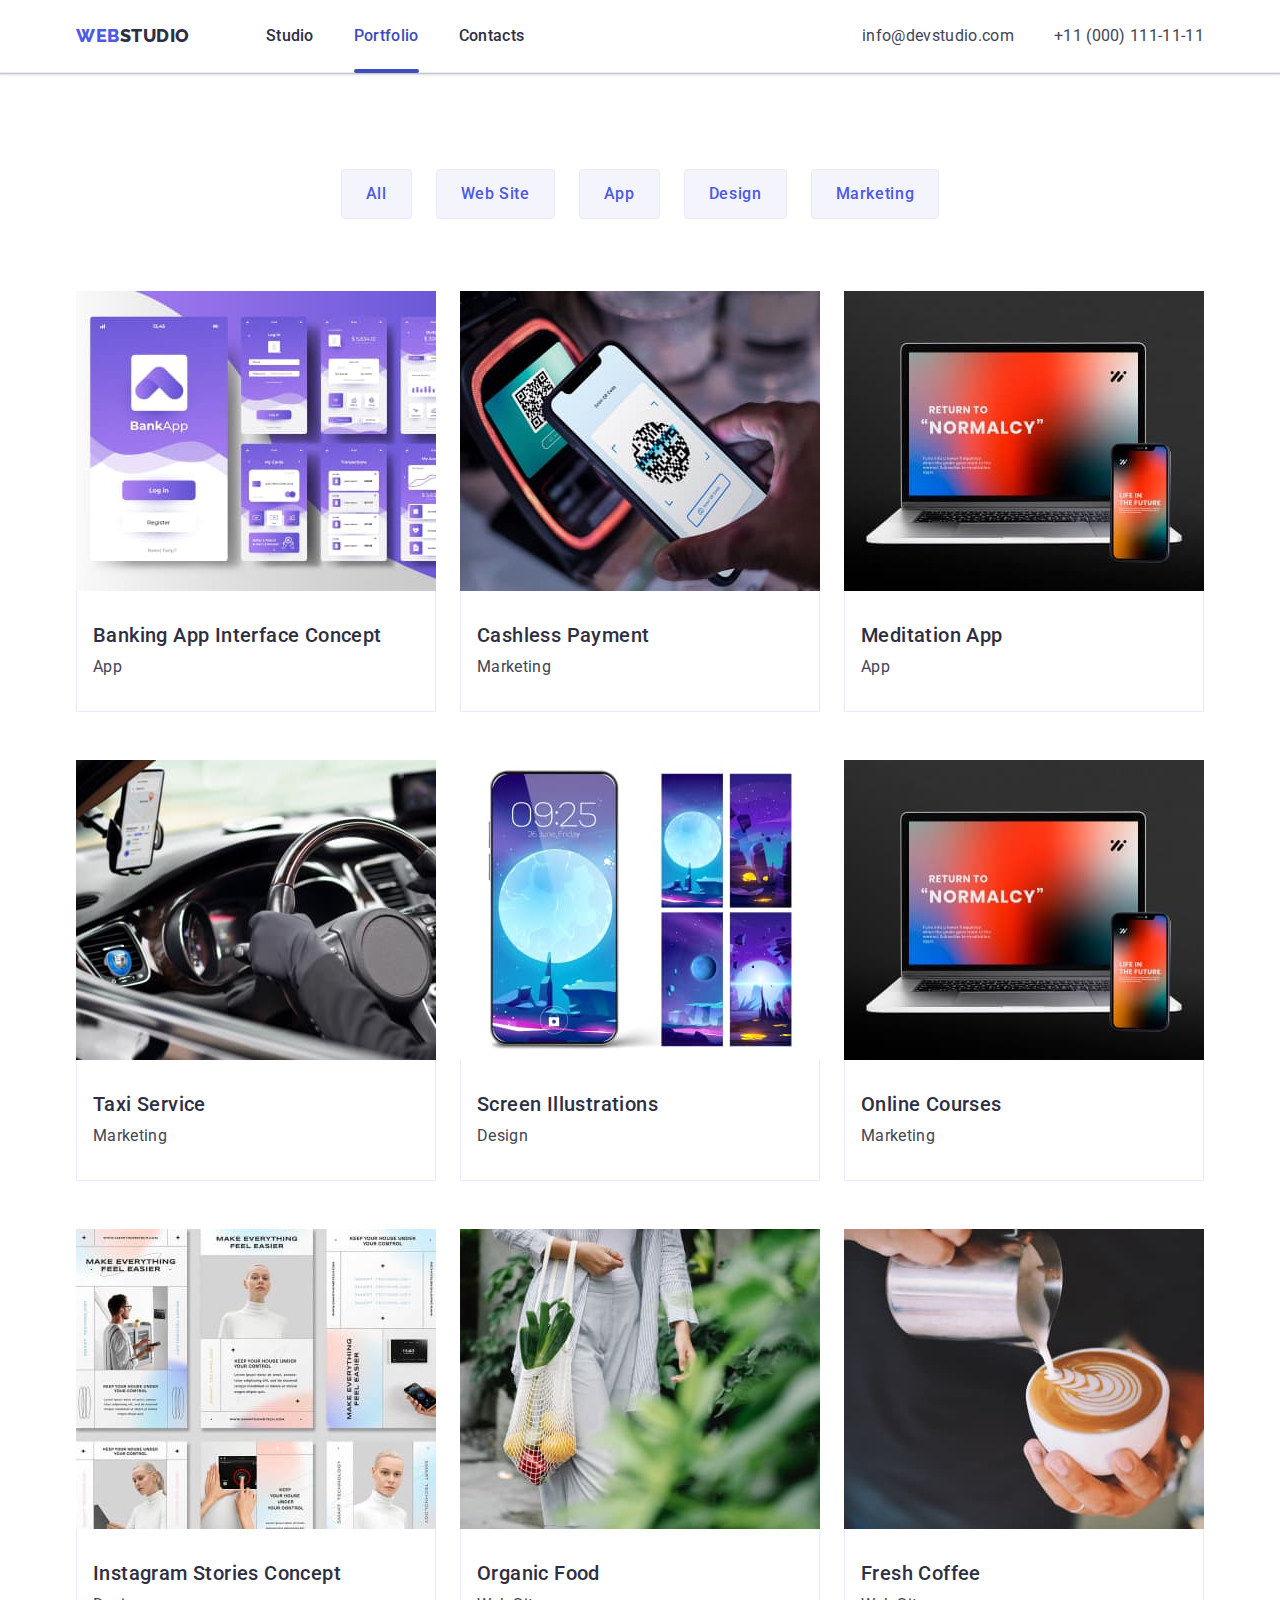
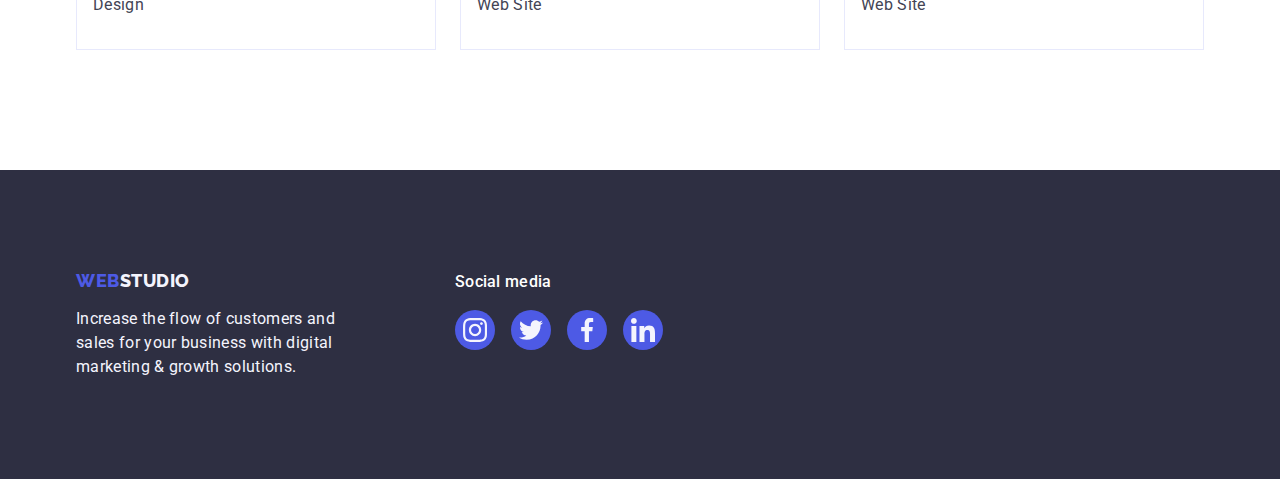
==== portfolio.html @ db85538d "Initial commit" ====
<!DOCTYPE html>
<html lang="en">
  <head>
    <meta charset="UTF-8" />
    <meta http-equiv="X-UA-Compatible" content="IE=edge" />
    <meta name="viewport" content="width=device-width, initial-scale=1.0" />
    <title>Document</title>
    <link rel="preconnect" href="https://fonts.googleapis.com" />
    <link rel="preconnect" href="https://fonts.gstatic.com" crossorigin />
    <link
      href="https://fonts.googleapis.com/css2?family=Raleway:wght@800&family=Roboto:wght@400;500;700;900&display=swap"
      rel="stylesheet"
    />
    <link
      rel="stylesheet"
      href="https://cdnjs.cloudflare.com/ajax/libs/modern-normalize/1.1.0/modern-normalize.min.css"
    />
    <link rel="stylesheet" href="./css/styles.css" />
  </head>

  <body>
    <!-- header -->
    <header class="page-header">
      <div class="container page-header-container">
        <nav class="page-nav">
          <a class="logo-header logo link" href="./index.html"
            >Web<span class="log">Studio</span>
          </a>

          <ul class="menu list">
            <li class="menu-item">
              <a class="menu-link link" href="./index.html">Studio</a>
            </li>
            <li class="menu-item">
              <a class="menu-link link current" href="./portfolio.html">Portfolio</a>
            </li>
            <li class="menu-item">
              <a class="menu-link link" href="">Contacts</a>
            </li>
          </ul>
        </nav>
        <address class="page-adress">
          <ul class="adress-list list">
            <li class="adress-list-item">
              <a class="contact-list link" href="mailto:info@devstudio.com"
                >info@devstudio.com</a
              >
            </li>
            <li class="adress-list-item">
              <a class="contact-list link" href="tel:+110001111111"
                >+11 (000) 111-11-11</a
              >
            </li>
          </ul>
        </address>
      </div>
    </header>

    <main>
      <section class="portfolio">
        <div class="container portfolio-container">
          <!-- Buttons -->
          <h1 class="portfolio-title visually-hidden">Our portfolio</h1>
          <ul class="portfolio-menu list">
            <li class="portfolio-menu-item">
              <button class="portfolio-menu-open-btn" type="button">All</button>
            </li>
            <li class="portfolio-menu-item">
              <button class="portfolio-menu-open-btn" type="button">
                Web Site
              </button>
            </li>
            <li class="portfolio-menu-item">
              <button class="portfolio-menu-open-btn" type="button">App</button>
            </li>
            <li class="portfolio-menu-item">
              <button class="portfolio-menu-open-btn" type="button">
                Design
              </button>
            </li>
            <li class="portfolio-menu-item">
              <button class="portfolio-menu-open-btn" type="button">
                Marketing
              </button>
            </li>
          </ul>

          <!-- Gallery -->

          <ul class="portfolio-list list">
            <li class="portfolio-list-item">
              <a class="portfolio-list-item-link link" href="">
                <div class="portfolio-list-item-img-wrapper">
                  <img
                  class="portfolio-list-item-img"
                  src="./images/portfolio-items/banking-app.jpg"
                  alt="apps-photo"
                  width="360"
                  height="300"
                />
                <p class="overlay">
                  14 Stylish and User-Friendly App Design Concepts · Task Manager App · Calorie Tracker App · Exotic Fruit Ecommerce App · Cloud Storage App</p>
                </div>
                
                <div class="portfolio-list-item-wrapper">
                  <h2 class="menu-title menu-portfolio">
                    Banking App Interface Concept
                  </h2>
                  <p class="description">App</p>
                </div>
              </a>
            </li>

            <li class="portfolio-list-item">
              <a class="portfolio-list-item-link link" href="">
                <div class="portfolio-list-item-img-wrapper">
                  <img
                  class="portfolio-list-item-img"
                  src="./images/portfolio-items/cashless-payment.jpg"
                  alt="payment-photo"
                  width="360"
                  height="300"
                />
                <p class="overlay">
                  14 Stylish and User-Friendly App Design Concepts · Task Manager App · Calorie Tracker App · Exotic Fruit Ecommerce App · Cloud Storage App</p> 
                </div>
                

                <div class="portfolio-list-item-wrapper">
                  <h2 class="menu-title menu-portfolio">Cashless Payment</h2>
                  <p class="description">Marketing</p>
                </div>
              </a>
            </li>
            <li class="portfolio-list-item">
              <a class="portfolio-list-item-link link" href="">
                <div class="portfolio-list-item-img-wrapper">
                  <img
                  class="portfolio-list-item-img"
                  src="./images/portfolio-items/meditation-app.jpg"
                  alt="apps-photo"
                  width="360"
                  height="300"
                />
                <p class="overlay">
                  14 Stylish and User-Friendly App Design Concepts · Task Manager App · Calorie Tracker App · Exotic Fruit Ecommerce App · Cloud Storage App</p> 
                </div>
               
                <div class="portfolio-list-item-wrapper">
                  <h2 class="menu-title menu-portfolio">Meditation App</h2>
                  <p class="description">App</p>
                </div>
              </a>
            </li>
            <li class="portfolio-list-item">
              <a class="portfolio-list-item-link link" href="">
                <div class="portfolio-list-item-img-wrapper">
                  <img
                  class="portfolio-list-item-img"
                  src="./images/portfolio-items/taxi-service.jpg"
                  alt="taxi-photo"
                  width="360"
                  height="300"
                />
                <p class="overlay">
                  14 Stylish and User-Friendly App Design Concepts · Task Manager App · Calorie Tracker App · Exotic Fruit Ecommerce App · Cloud Storage App</p> 
                </div>
                
                <div class="portfolio-list-item-wrapper">
                  <h2 class="menu-title menu-portfolio">Taxi Service</h2>
                  <p class="description">Marketing</p>
                </div>
              </a>
            </li>
            <li class="portfolio-list-item">
              <a class="portfolio-list-item-link link" href="">
                <div class="portfolio-list-item-img-wrapper">
                  <img
                  class="portfolio-list-item-img"
                  src="./images/portfolio-items/screen-illustrations.jpg"
                  alt="screens-photo"
                  width="360"
                  height="300"
                />
                <p class="overlay">
                  14 Stylish and User-Friendly App Design Concepts · Task Manager App · Calorie Tracker App · Exotic Fruit Ecommerce App · Cloud Storage App</p> 
                </div>

                
                <div class="portfolio-list-item-wrapper">
                  <h2 class="menu-title menu-portfolio">
                    Screen Illustrations
                  </h2>
                  <p class="description">Design</p>
                </div>
              </a>
            </li>
            <li class="portfolio-list-item">
              <a class="portfolio-list-item-link link" href="">
                <div class="portfolio-list-item-img-wrapper">
                  <img
                  class="portfolio-list-item-img"
                  src="./images/portfolio-items/meditation-app.jpg"
                  alt="cources-photo"
                  width="360"
                  height="300"
                />
                <p class="overlay">
                  14 Stylish and User-Friendly App Design Concepts · Task Manager App · Calorie Tracker App · Exotic Fruit Ecommerce App · Cloud Storage App</p> 
                </div>
                
                <div class="portfolio-list-item-wrapper">
                  <h2 class="menu-title menu-portfolio">Online Courses</h2>
                  <p class="description">Marketing</p>
                </div>
              </a>
            </li>
            <li class="portfolio-list-item">
              <a class="portfolio-list-item-link link" href="">
                <div class="portfolio-list-item-img-wrapper">
                  <img
                  class="portfolio-list-item-img"
                  src="./images/portfolio-items/insta-stories.jpg"
                  alt="insta-photo"
                  width="360"
                  height="300"
                />
                <p class="overlay">
                  14 Stylish and User-Friendly App Design Concepts · Task Manager App · Calorie Tracker App · Exotic Fruit Ecommerce App · Cloud Storage App</p> 
                </div>
               
                <div class="portfolio-list-item-wrapper">
                  <h2 class="menu-title menu-portfolio">
                    Instagram Stories Concept
                  </h2>
                  <p class="description">Design</p>
                </div>
              </a>
            </li>
            <li class="portfolio-list-item">
              <a class="portfolio-list-item-link link" href="">
                <div class="portfolio-list-item-img-wrapper">
                  <img
                  class="portfolio-list-item-img"
                  src="./images/portfolio-items/organic-food.jpg"
                  alt="foods-photo"
                  width="360"
                  height="300"
                />
                <p class="overlay">
                  14 Stylish and User-Friendly App Design Concepts · Task Manager App · Calorie Tracker App · Exotic Fruit Ecommerce App · Cloud Storage App</p> 
                </div>
                
                <div class="portfolio-list-item-wrapper">
                  <h2 class="menu-title menu-portfolio">Organic Food</h2>
                  <p class="description">Web Site</p>
                </div>
              </a>
            </li>
            <li class="portfolio-list-item">
              <a class="portfolio-list-item-link link" href="">
                <div class="portfolio-list-item-img-wrapper">
                  <img
                  class="portfolio-list-item-img"
                  src="./images/portfolio-items/fresh-coffee.jpg"
                  alt="coffee-photo"
                  width="360"
                  height="300"
                />
                <p class="overlay">
                  14 Stylish and User-Friendly App Design Concepts · Task Manager App · Calorie Tracker App · Exotic Fruit Ecommerce App · Cloud Storage App</p> 
                </div>
                
                <div class="portfolio-list-item-wrapper">
                  <h2 class="menu-title menu-portfolio">Fresh Coffee</h2>
                  <p class="description">Web Site</p>
                </div>
              </a>
            </li>
          </ul>
        </div>
      </section>
    </main>

    <!-- FOOTER -->
    <footer class="footer">
      <div class="container footer-section">
        <div class="footer-logo-container">
          <a class="logo logo-footer link" href="./index.html"
          >Web<span class="logos">Studio</span>
        </a>

        <p class="footer-text">
          Increase the flow of customers and <br />
          sales for your business with digital <br />
          marketing & growth solutions.
        </p>
        </div>
        
        <div class="social-media">
          <p class="social-media-title">Social media</p>
          <ul class="social-media-list list">
          <li class="social-media-item">
            <a href="" class="social-media-link">
              <svg class="social-media-list-icon" width="24" height="24">
                <use href="./images/icons.svg#icon-instagram">

                </use>
              </svg>
            </a>
          </li>
          <li class="social-media-item">
            <a href="" class="social-media-link">
              <svg class="social-media-list-icon" width="24" height="24">
                <use href="./images/icons.svg#icon-twitter">

                </use>
              </svg>
            </a>
          </li>
          <li class="social-media-item">
            <a href="" class="social-media-link">
              <svg class="social-media-list-icon" width="24" height="24">
                <use href="./images/icons.svg#icon-facebook">

                </use>
              </svg>
            </a>
          </li>
          <li class="social-media-item">
            <a href="" class="social-media-link">
              <svg class="social-media-list-icon" width="24" height="24">
                <use href="./images/icons.svg#icon-linkedin">

                </use>
              </svg>
            </a>
          </li>
          </ul>
        </div>
      </div>
    </footer>
  </body>
</html>
---- css/styles.css ----
:root {
  --main-font-family: "Roboto", sans-serif;
  --accent-color: #404bbf;
  --secondary-text-color: #434455;
  --menu-color: #2e2f42;
  --background-color: #2e2f42;
  --text-color: #434455;
  --btn-background-color: #f4f4fd;
  --background-wrapper:  #ffffff;
  --icon-color: #8e8f99;
  --transition-duration-and-func: 250ms cubic-bezier(0.4, 0, 0.2, 1);
}

h1,
h2,
h3,
h4,
p {
  margin-top: 0;
  margin-bottom: 0;
}
ul,
ol {
  margin-top: 0;
  margin-bottom: 0;
  padding-left: 0;
}
img {
  display: block;
}

.list {
  list-style: none;
}
.link {
  text-decoration: none;
}

button {
  font-family: inherit;
  cursor: pointer;
}

body {
  font-family: var(--main-font-family);
  color: var(--secondary-text-color);
  background-color: var(--background-wrapper);
}
.section {
  padding-top: 120px;
  padding-bottom: 120px;
}

.container {
  width: 1158px;
  margin-left: auto;
  margin-right: auto;
  padding-left: 15px;
  padding-right: 15px;
}
.visually-hidden {
  position: absolute;
  white-space: nowrap;
  width: 1px;
  height: 1px;
  overflow: hidden;
  border: 0;
  padding: 0;
  clip: rect(0 0 0 0);
  clip-path: inset(50%);
  margin: -1px;
}

/* header */
.page-header {
  border-bottom: 1px solid #e7e9fc;
  box-shadow: 0px 2px 1px rgba(46, 47, 66, 0.08), 0px 1px 1px rgba(46, 47, 66, 0.16), 0px 1px 6px rgba(46, 47, 66, 0.08);
}
.page-header-container {
  display: flex;
  align-items: center;
  justify-content: space-between;
}

.page-nav {
  display: flex;
  align-items: center;
}
.menu {
  display: flex;
  align-items: center;
}

.adress-list {
  display: flex;
  align-items: center;
}
.adress-list-item:not(:last-child) {
  margin-right: 40px;
}

.logo-header {
  margin-right: 76px;
  padding-top: 24px;
  padding-bottom: 24px;
}
.menu-item:not(:last-child) {
  margin-right: 40px;
}
.menu-item {
position: relative;
}

.menu-link {
  padding-top: 24px;
  padding-bottom: 24px;
  font-weight: 500;
  font-size: 16px;
  display: block;
  line-height: 1.5;
  letter-spacing: 0.02em;
  color: var(--menu-color);
  transition: color var(--transition-duration-and-func);
}
.current {
  position: relative;
  color: #404bbf; 
}

.current::after {
content: "";
display: inline-block;
position: absolute;
left: 0; 
bottom: -1px; 
height: 4px;
width: 100%;
background-color: #404BBF;
border-radius: 2px;
}

.menu-link:hover,
.menu-link:focus {
  color: var(--accent-color);
}

.logo {
  font-family: "Raleway", sans-serif;
  font-weight: 800;
  font-size: 18px;
  line-height: 1.17;
  letter-spacing: 0.03em;
  text-transform: uppercase;
  color: #4d5ae5;
}
.log {
  color: #2e2f42;
}
.page-adress {
  font-style: normal;
}

.contact-list {
  font-style: normal;
  font-size: 16px;
  line-height: 1.5;
  letter-spacing: 0.02em;
  color: var(--secondary-text-color);

  transition: color var(--transition-duration-and-func);
}

.contact-list:hover,
.contact-list:focus {
  color: var(--accent-color);
}

/* hero */
.hero {
  background-color: var(--background-color);
  padding-top:188px;
  padding-bottom: 188px;
 
}
.background {
  max-width: 1440px;
  margin: 0 auto;
  background-size: cover;
  background-repeat: no-repeat;
  background-position: center;
  background-image: linear-gradient(rgba(46, 47, 66, 0.7), rgba(46, 47, 66, 0.7)), url(../images/people-office.jpg);
}

.main-title {
  margin-left: auto;
  margin-right: auto;
  margin-bottom: 48px;
  max-width: 496px;
  font-weight: 700;
  font-size: 56px;
  line-height: 1.07;
  text-align: center;
  letter-spacing: 0.02em;
  color:  var(--background-wrapper);
}

.modal-open-btn {
  display: block;
  min-width: 169px;
  height: 56px;
  border: none;
  margin-left: auto;
  margin-right: auto;
  font-weight: 500;
  font-size: 16px;
  line-height: 1.5;
  transition: background-color var(--transition-duration-and-func);

  align-items: center;
  letter-spacing: 0.04em;
  background: #4d5ae5;
  box-shadow: 0px 4px 4px rgba(0, 0, 0, 0.15);
  border-radius: 4px;
  color:  var(--background-wrapper);
}

.modal-open-btn:hover,
.modal-open-btn:focus {
  background: var(--accent-color);
}

/* Values */
.title {
  margin-bottom: 72px;
  font-weight: 700;
  font-size: 36px;
  line-height: 1.1;
  text-align: center;
  letter-spacing: 0.02em;
  text-transform: capitalize;
  color: var(--menu-color);
}

.values-icon-container {
  display: flex;
  justify-content: center;
  align-items: center;
  width: 264px;
  height: 112px;
  border-radius: 4px;
  background: #F4F4FD;
  margin-bottom: 8px;
}

.values-menu {
  display: flex;
  gap: 24px;
}
.values-menu-item {
  width: calc((100% - 72px) / 4);
}

/* Services */

.services {
  padding-bottom: 120px;
}
.services-list {
  display: flex;
  flex-wrap: wrap;
  gap: 24px;
}

.menu-title {
  font-weight: 500;
  font-size: 20px;
  line-height: 1.2;
  letter-spacing: 0.02em;
  color: var(--background-color);
  margin-bottom: 8px;
}
.description {
  font-size: 16px;
  line-height: 1.5;
  letter-spacing: 0.02em;
  color: var(--secondary-text-color);
}

/* Employees */
.employees {
  background-color: #f4f4fd;
}
.employees-list {
  display: flex;
  flex-wrap: wrap;
  gap: 24px;
}

.employees-list-item {
  background-color:  var(--background-wrapper);
  box-shadow:  0px 1px 6px rgba(46, 47, 66, 0.08), 0px 1px 1px rgba(46, 47, 66, 0.16), 0px 2px 1px rgba(46, 47, 66, 0.08);
  border-radius: 0px 0px 4px 4px;
}
.employee-name {
  margin-bottom: 8px;
}

.employee-desc {
  text-align: center;
  margin-bottom: 8px;
}

.employees-list-wrapper {
  padding: 32px 0;
  text-align: center;
  background: var(--background-wrapper);
  
}
.social-list {
  display: flex;
  justify-content: center;
  gap: 24px;
}

.social-list-link {
  display: flex;
  justify-content: center;
  align-items: center;
  width: 40px;
  height: 40px;
  border-radius: 50%;
  background-color: #4D5AE5;
  transition: background-color var(--transition-duration-and-func);
}

.social-list-link:hover,
.social-list-link:focus {
  background-color:  #404BBF;
}

.social-list-link:hover .social-list-icon,
.social-list-link:focus .social-list-icon {
  fill: #F4F4FD;
}
.social-list-icon {
  fill: #F4F4FD;
}

/* Customers */
.customers-list {
  display: flex;
  justify-content:space-between;
  gap: 24px;
}
.customers-list-item {
  widtx: calc((100%-120px) / 6);
}

.customers-list-link {
  display: flex;
  justify-content: center;
  align-items: center;
  width: 168px;
  height: 88px;
  border: 1px solid #8E8F99;
  border-radius: 4px;
  color: var(--icon-color);

  transition: border-color var(--transition-duration-and-func), 
  color var(--transition-duration-and-func);

}
.customer-list-icon{
  fill: currentColor;
}

.customers-list-link:hover,
.customers-list-link:focus {
  border: 1px solid #404BBF;
  color: #404bbf;
}


/* footer */
.footer {
  background-color: var(--background-color);
  padding-top: 100px;
  padding-bottom: 100px;
}
.footer-section {
  display: flex;
  align-items: baseline;
}

.footer-logo-container {
  margin-right: 120px;
}

.logos {
  font-family: "Raleway";
  font-weight: 800;
  font-size: 18px;
  line-height: 1.17;
  letter-spacing: 0.03em;
  text-transform: uppercase;
  color: #f4f4fd;
}


.logo-footer {
  display: inline-block; 
  margin-bottom: 16px;
}
.footer-text {
  font-style: normal;
  font-size: 16px;
  line-height: 1.5;
  letter-spacing: 0.02em;
  color: #f4f4fd;
}
.social-media-title {
font-style: normal;
font-weight: 500;
font-size: 16px;
line-height: 1.5 ;
letter-spacing: 0.02em;
margin-bottom: 16px;
color: var(--background-wrapper);
}

.social-media-list {
display: flex;
gap: 16px;
}

.social-media-link {
display: flex;
justify-content: center;
align-items: center;
width: 40px;
height: 40px;
border-radius: 50%;
background-color: #4D5AE5;

transition: background-color var(--transition-duration-and-func);
}
.social-media-list-icon {
  fill: #F4F4FD;
}

.social-media-link:hover,
.social-media-link:focus {
  background-color:#31D0AA;;
}

/* Portfolio */

.portfolio {
  padding-top: 96px;
  padding-bottom: 120px;
}
.portfolio-menu {
  display: flex;
  flex-wrap: wrap;
  justify-content: center;
  gap: 24px;
  margin-bottom: 72px;
}
.menu-portfolio {
  margin-bottom: 8px;
}

.portfolio-list {
  display: flex;
  flex-wrap: wrap;
  gap: 24px;
  row-gap: 48px;
}

.portfolio-list-item {
  widtx: calc((100%-48px) / 3);
}

.portfolio-list-item-link {
  display: block; 
  transition: box-shadow var(--transition-duration-and-func);



}

.portfolio-list-item-link:hover,
.portfolio-list-item-link:focus {
box-shadow: 0px 1px 6px rgba(46, 47, 66, 0.08), 0px 1px 1px rgba(46, 47, 66, 0.16), 0px 2px 1px rgba(46, 47, 66, 0.08);
}

.portfolio-list-item-link:hover .overlay,
.portfolio-list-item-link:focus .overlay {
  transform: translateY(0%);
}



.portfolio-list-item-img-wrapper {
  position: relative;
  overflow: hidden;
}
.overlay {
position: absolute;
top: 0;
left: 0;
width: 100%;
height: 100%;
padding: 40px 32px; 
background: #4D5AE5;
font-style: normal;
font-weight: 400;
font-size: 16px;
line-height: 24px;
letter-spacing: 0.02em;
color: #F4F4FD;
overflow: auto;
transform: translate(0px, 100%);

transition: transform var(--transition-duration-and-func);
}
.portfolio-list-item-wrapper {
  padding: 32px 16px;
  border: 1px solid #e7e9fc;
  border-top: none;
}

.portfolio-menu-open-btn {
  padding: 12px 24px;
  font-weight: 500;
  font-size: 16px;
  line-height: 1.5;
  letter-spacing: 0.04em;
  color: #4d5ae5;
  background-color: var(--btn-background-color);
  border: 1px solid #e7e9fc;
  border-radius: 4px;
 
  transition: background-color var(--transition-duration-and-func),
   color var(--transition-duration-and-func),
   border-color var(--transition-duration-and-func),
   box-shadow var(--transition-duration-and-func);
}
.portfolio-menu-open-btn:hover,
.portfolio-menu-open-btn:focus {
  color: #ffffff;
  background-color: var(--accent-color);
  border: 1px solid transparent;
  box-shadow: 0px 3px 1px rgba(0, 0, 0, 0.1), 0px 2px 1px rgba(0, 0, 0, 0.08), 0px 2px 2px rgba(0, 0, 0, 0.12);
}



.backdrop {
  position: fixed;
  top: 0;
  left: 0;
  width: 100%;
  height: 100%;
  background-color: rgba(46, 47, 66, 0.4);
  transition: opacity var(--transition-duration-and-func), visibility var(--transition-duration-and-func); 
}

.modal {
  position: absolute;
  top: 50%;
  left: 50%;
  transform: translate(-50%, -50%);
  width: 408px;
  min-height: 576px;
  background-color: #FCFCFC;
  box-shadow: 0px 1px 1px rgba(0, 0, 0, 0.14), 0px 1px 3px rgba(0, 0, 0, 0.12), 0px 2px 1px rgba(0, 0, 0, 0.2);
  border-radius: 4px;
  transition: transform var(--transition-duration-and-func);
}


.modal-close-icon {
  fill: #2E2F42;
  transition: fill var(--transition-duration-and-func);
}

.modal-close-btn:hover .modal-close-icon,
.modal-close-btn:focus .modal-close-icon {
  fill:  #FFFFFF;;
}

.modal-close-btn {
  position: absolute;
  top: 24px;
  right: 24px;
display: flex;
align-items: center;
justify-content: center;
background-color: #E7E9FC;
border: 1px solid rgba(0, 0, 0, 0.1);
border-radius: 50%;
width: 24px;
height: 24px;
padding: 0; 

transition: background-color var(--transition-duration-and-func),
 border var(--transition-duration-and-func); 
}

.modal-close-btn:hover,
.modal-close-btn:focus {
  background: #404BBF;
  border: none;
}

.is-hidden {
  opacity: 0; 
  visibility: hidden; 
  pointer-events: none;


}
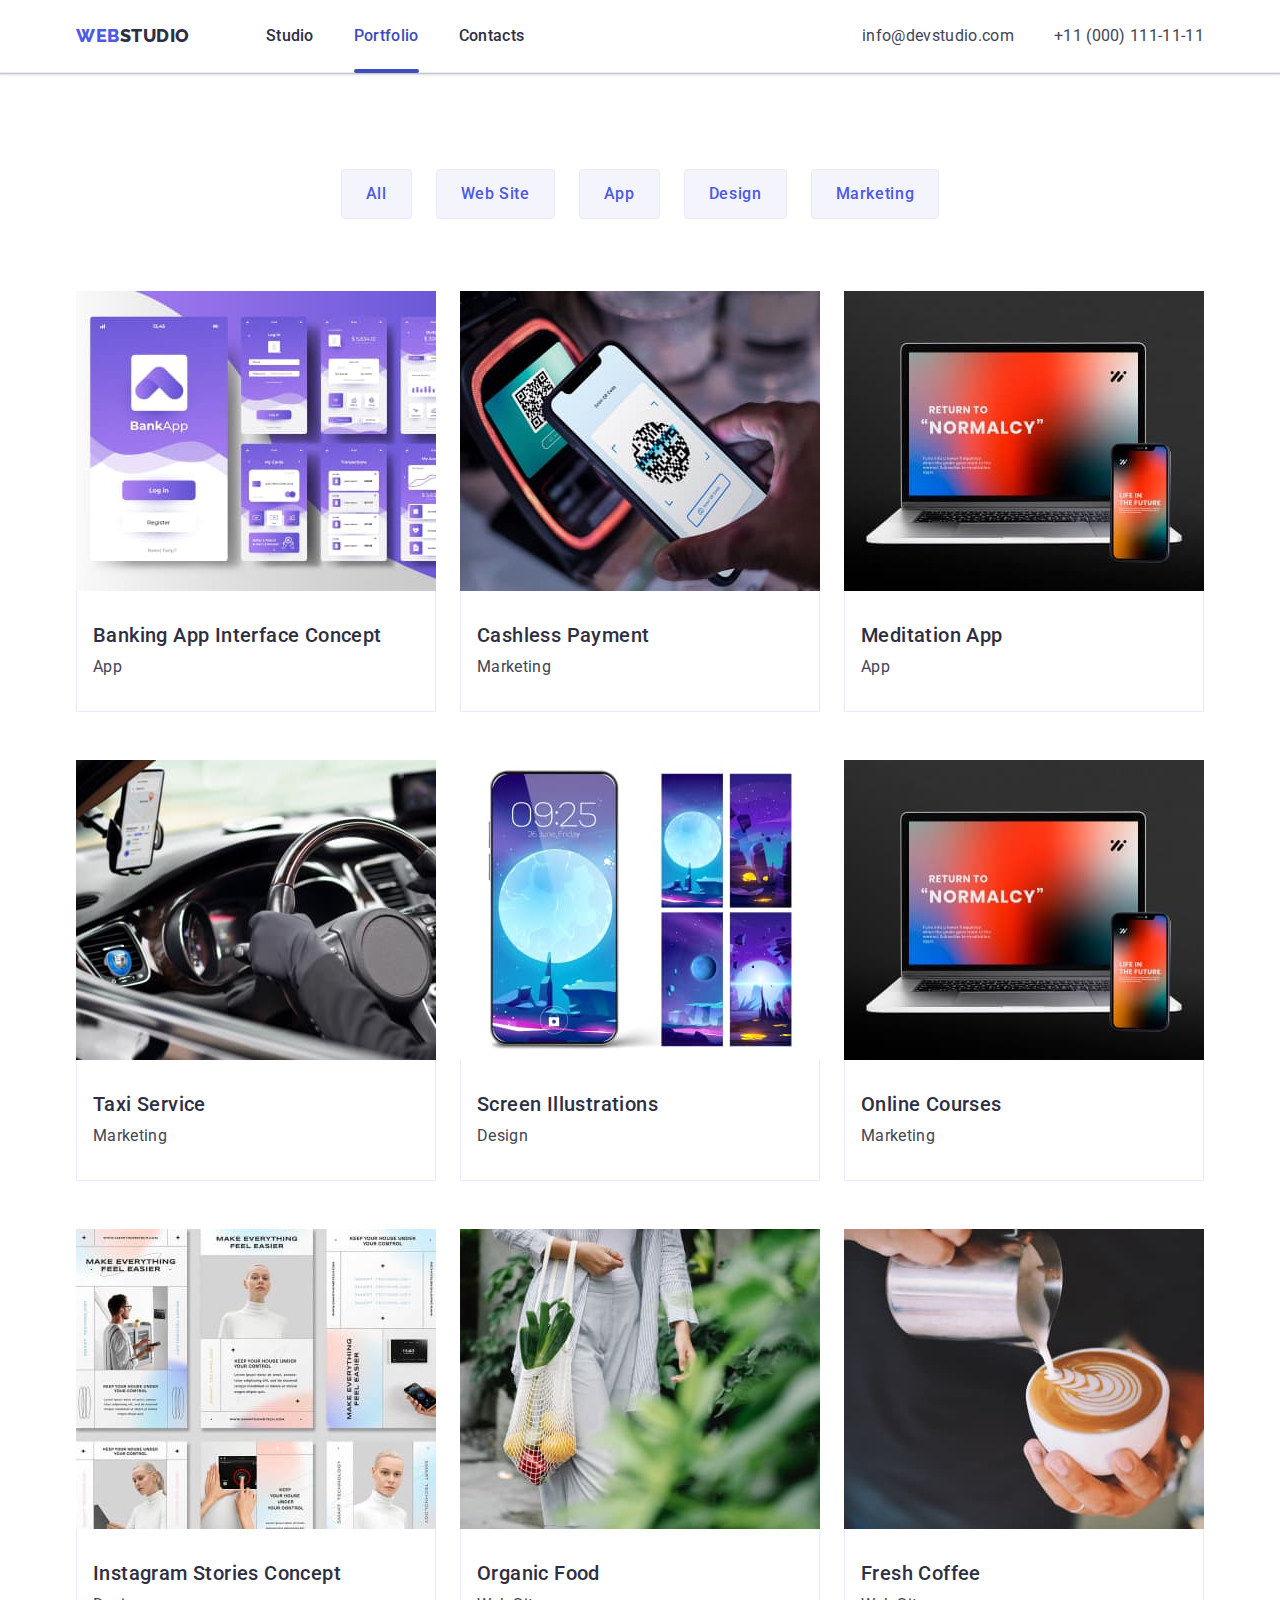
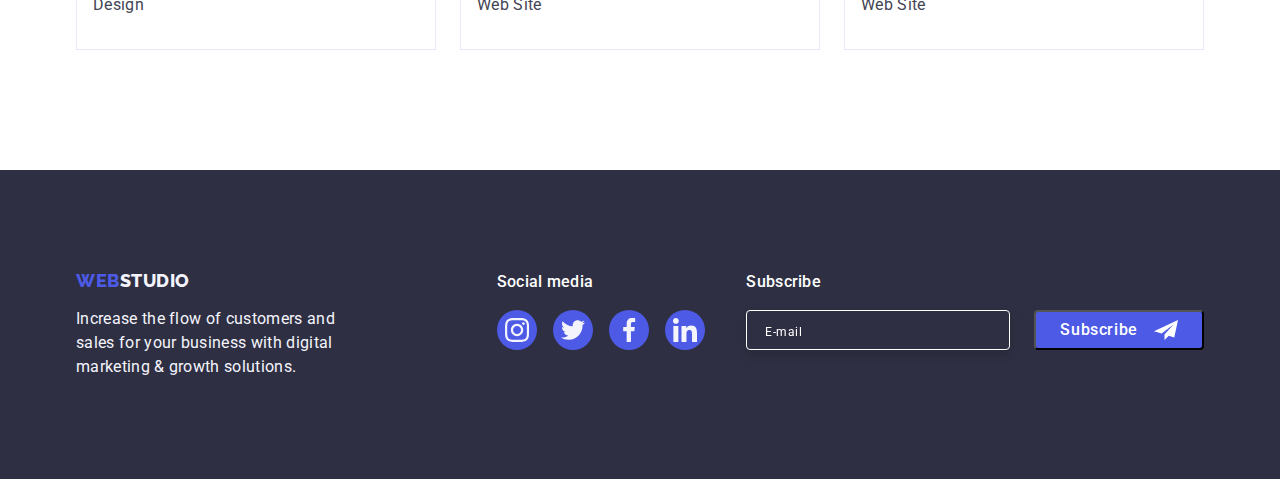
==== commit 613228f8: "updated" ====
--- a/portfolio.html
+++ b/portfolio.html
@@ -338,6 +338,24 @@
           </li>
           </ul>
         </div>
+        
+        <form  class="footer-form">
+          <p class="footer-form-title">Subscribe</p>
+          <span class="footer-form-wrapper">
+            <input type="email" 
+            name="user_email" 
+            class="footer-form-input"
+            required
+            placeholder="E-mail">
+            <button type="submit" class="footer-form-submit">Subscribe
+              <svg class="footer-form-btn-icon" width="24" height="24">
+                <use href="./images/icons.svg#icon-footer-form-btn">
+                </use>
+              </svg>
+            </button>
+          </span>
+      
+        </form>
       </div>
     </footer>
   </body>
--- a/css/styles.css
+++ b/css/styles.css
@@ -390,6 +390,7 @@
 .footer-section {
   display: flex;
   align-items: baseline;
+  justify-content: space-between;
 }
 
 .footer-logo-container {
@@ -452,6 +453,83 @@
 .social-media-link:focus {
   background-color:#31D0AA;;
 }
+
+/* FOOTER_FORM */
+
+.footer-form {
+ 
+}
+
+.footer-form-wrapper {
+  display: flex;
+  gap: 24px;
+
+}
+
+.footer-form-title {
+  padding-left: 0;
+  margin-bottom: 16px;
+  font-weight: 500;
+  font-size: 16px;
+  line-height: 24px;
+  letter-spacing: 0.02em;
+  color: #FFFFFF;
+}
+
+.footer-form-input {
+  width: 264px;
+  height: 40px;
+  border: 1px solid #FFFFFF;
+filter: drop-shadow(0px 4px 4px rgba(0, 0, 0, 0.15));
+border-radius: 4px;
+color: #FFFFFF;
+background-color: #2E2F42;
+
+transition: border-color var(--transition-duration-and-func);
+
+}
+
+.footer-form-input::placeholder {
+font-weight: 400;
+padding-left: 16px;
+font-size: 12px;
+line-height: 24px;
+letter-spacing: 0.04em;
+color: #FFFFFF;
+}
+
+
+
+.footer-form-submit {
+  display: flex;
+  justify-content: center;
+  align-items: center;
+  gap: 16px;
+ min-width: 165px; 
+ height: 40px;
+ padding: 8px 24px;
+ background: #4D5AE5;
+ border-radius: 4px;
+font-weight: 500;
+font-size: 16px;
+line-height: 24px;
+letter-spacing: 0.04em;
+color: #FFFFFF;
+
+transition: background-color var(--transition-duration-and-func);
+}
+
+.footer-form-submit:hover,
+.footer-form-submit:focus {
+  background-color: var(--accent-color);
+}
+
+.footer-form-btn-icon {
+ 
+  fill: #FFFFFF;
+}
+
+
 
 /* Portfolio */
 
@@ -554,7 +632,7 @@
   box-shadow: 0px 3px 1px rgba(0, 0, 0, 0.1), 0px 2px 1px rgba(0, 0, 0, 0.08), 0px 2px 2px rgba(0, 0, 0, 0.12);
 }
 
-
+/* MODAL WINDOW */
 
 .backdrop {
   position: fixed;
@@ -577,6 +655,7 @@
   box-shadow: 0px 1px 1px rgba(0, 0, 0, 0.14), 0px 1px 3px rgba(0, 0, 0, 0.12), 0px 2px 1px rgba(0, 0, 0, 0.2);
   border-radius: 4px;
   transition: transform var(--transition-duration-and-func);
+ padding: 72px 24px 24px 24px;
 }
 
 
@@ -619,5 +698,169 @@
   visibility: hidden; 
   pointer-events: none;
 
-
-}+}
+/* MODAL WINDOW */
+
+/* MODAL FORM */
+
+.modal-form {
+display: flex;
+flex-direction: column;
+
+}
+.modal-form-title {
+  margin-left: auto;
+  margin-right: auto;
+  margin-bottom: 16px;
+font-weight: 500;
+font-size: 16px;
+line-height: 24px;
+letter-spacing: 0.02em;
+color: #2E2F42;
+}
+
+
+.modal-form-input-desc {
+display: block;
+font-weight: 400;
+font-size: 12px;
+line-height: 14px;
+letter-spacing: 0.04em;
+color: #8E8F99;
+margin-bottom: 4px;
+}
+
+.modal-form-field {
+  margin-bottom: 8px;
+}
+
+.modal-form-input-wrapper {
+  display: block;
+  position: relative;
+}
+
+.modal-form-input {
+  width: 100%;
+  height: 40px;
+  border: 1px solid rgba(46, 47, 66, 0.4);
+  border-radius: 4px;
+  padding-left: 38px;
+  color: #000000;
+  transition: border-color var(--transition-duration-and-func);
+}
+
+.modal-form-input:focus {
+outline: none;
+border: 1px solid #4D5AE5;
+}
+
+.modal-form-input-icon {
+  position: absolute;
+  fill: #2E2F42;
+  top:50%;
+  left:12px;
+  transform: translate(0, -50%);
+  transition: fill var(--transition-duration-and-func);
+
+}
+
+.modal-form-input:focus + .modal-form-input-icon {
+  fill: #4D5AE5;;
+}
+
+
+.modal-form-message {
+  resize: none;
+  width: 100%;
+  height: 120px;
+  padding: 8px 16px;
+  border: 1px solid rgba(46, 47, 66, 0.4);
+  border-radius: 4px;
+  transition: border-color var(--transition-duration-and-func);
+}
+
+.modal-form-message::placeholder {
+  color: rgba(46, 47, 66, 0.4);
+}
+
+.modal-form-message:focus {
+  outline: none;
+  border: 1px solid #4D5AE5;
+}
+
+.modal-form-check {
+  appearance: none;
+  position: absolute;
+  
+}
+
+.modal-form-check-desc {
+display: flex;
+align-items: center;
+font-weight: 400;
+font-size: 12px;
+line-height: 14px;
+letter-spacing: 0.04em;
+color: #8E8F99;
+
+}
+
+.checkbox-link {
+  color: #4D5AE5;
+}
+
+.modal-form-check:checked + .modal-form-own-checkbox {
+  background: #404BBF;
+  border: 1px solid #404BBF;
+  
+}
+
+/* input (checkbox) + svg > use */
+.modal-form-check:checked + .modal-form-own-checkbox .modal-form-checkmark-icon {
+  opacity: 1;
+}
+
+
+.modal-form-own-checkbox {
+fill: #F4F4FD;
+border: 1px solid rgba(46, 47, 66, 0.4);
+border-radius: 2px;
+padding-top: 4px 3px;
+cursor: pointer;
+margin-right: 8px;
+}
+
+.modal-form-check:focus + .modal-form-own-checkbox {
+  outline: 2px solid #404BBF;
+}
+
+.modal-form-checkmark-icon {
+  opacity: 0;
+}
+
+.modal-form-submit {
+  display: block;
+  margin-left: auto;
+  margin-right: auto;
+  margin-top: 24px;
+  margin-bottom: 24px;
+  min-width: 169px;
+  padding: 16px 32px;
+  background: #4D5AE5;
+  box-shadow: 0px 4px 4px rgba(0, 0, 0, 0.15);
+  border-radius: 4px;
+  color: #FFFFFF;
+  font-weight: 500;
+  font-size: 16px;
+  line-height: 24px;
+  letter-spacing: 0.04em;
+
+  transition: background-color var(--transition-duration-and-func);
+  
+}
+
+.modal-form-submit:hover,
+.modal-form-submit:focus {
+  background-color: var(--accent-color);
+}
+/* MODAL FORM */
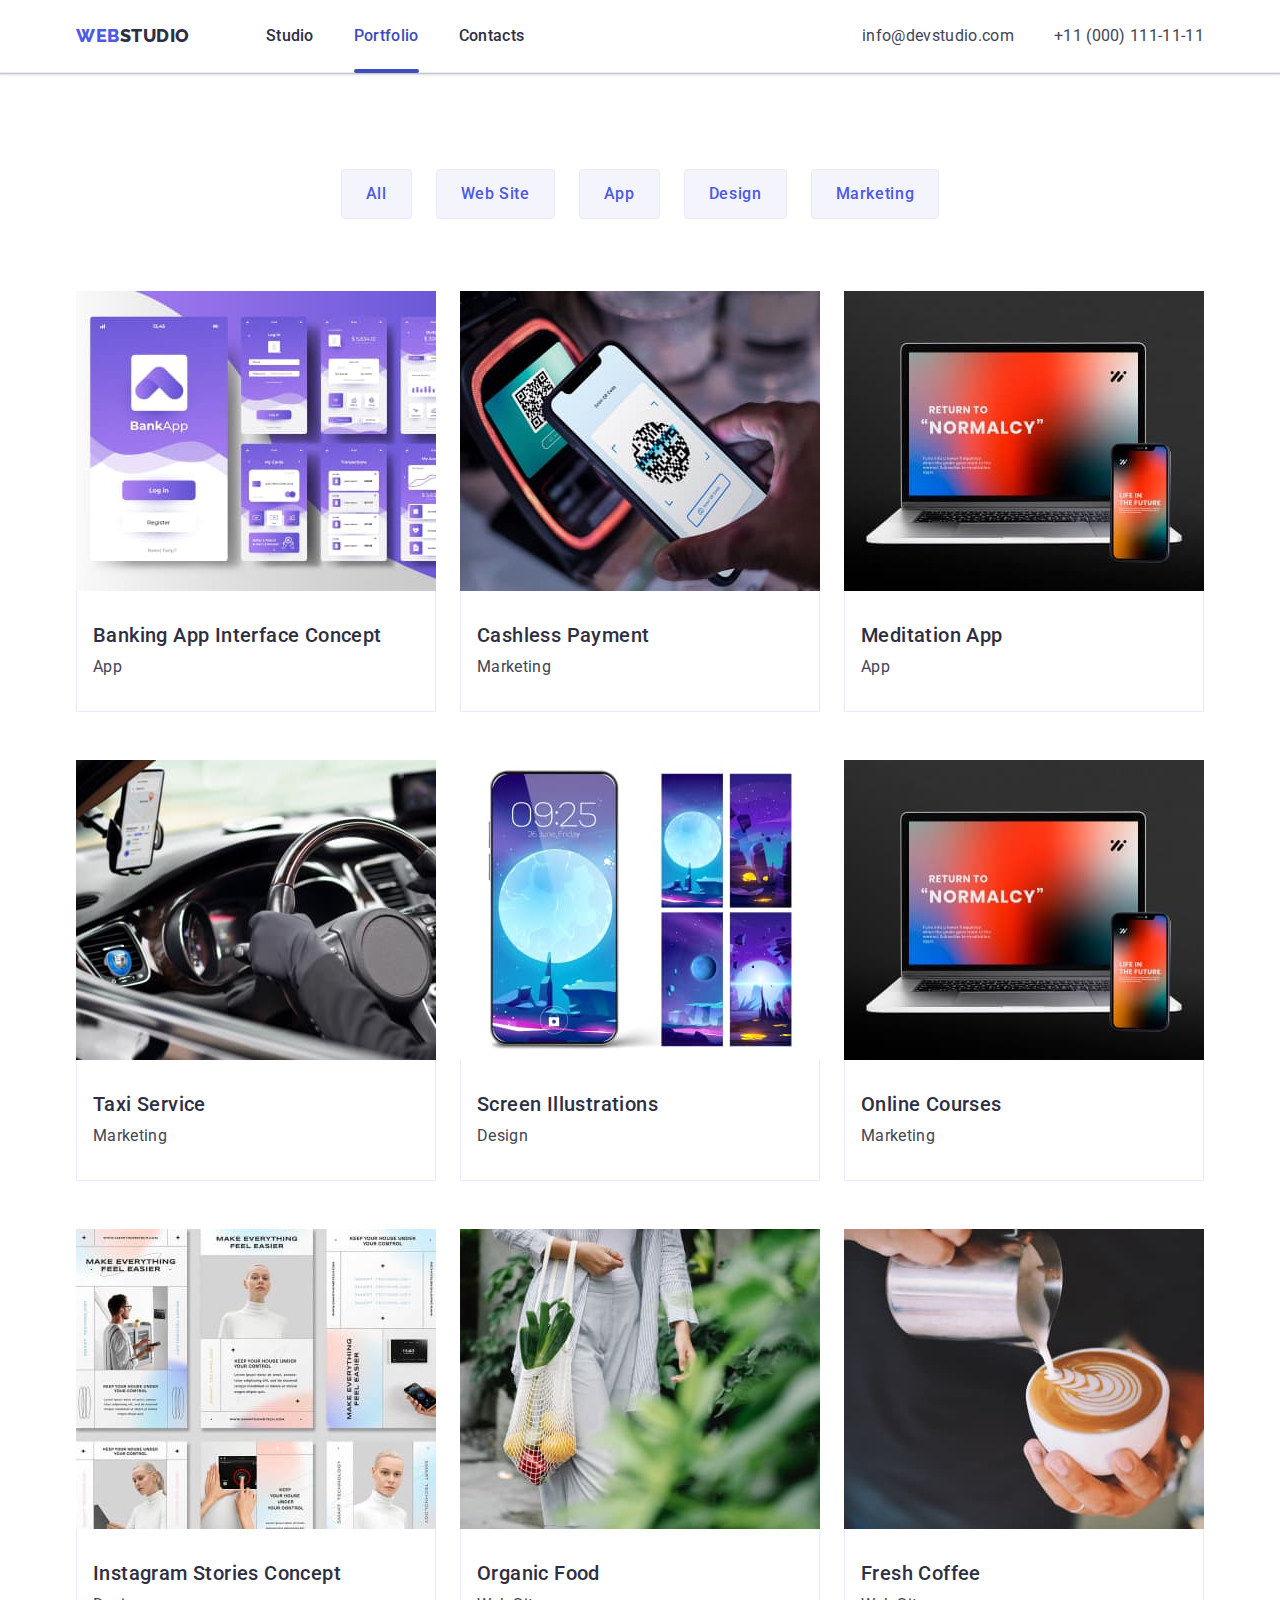
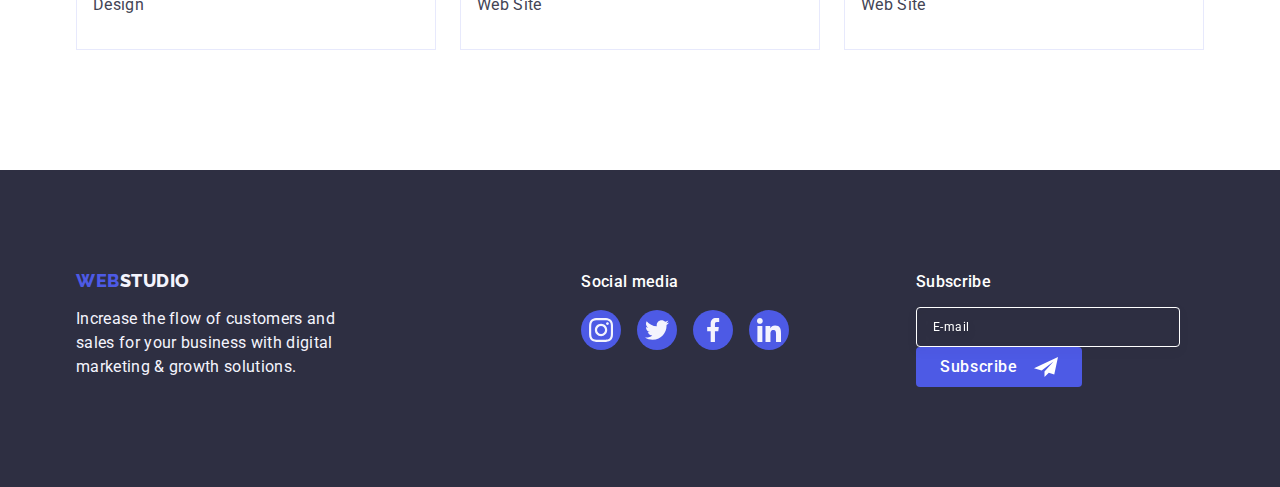
==== commit 4a5c6525: "updated" ====
--- a/portfolio.html
+++ b/portfolio.html
@@ -338,10 +338,11 @@
           </li>
           </ul>
         </div>
-        
+
+        <div class="footer-form-container">
+        <p class="footer-form-title">Subscribe</p>
         <form  class="footer-form">
-          <p class="footer-form-title">Subscribe</p>
-          <span class="footer-form-wrapper">
+          <label class="footer-form-label">
             <input type="email" 
             name="user_email" 
             class="footer-form-input"
@@ -353,9 +354,9 @@
                 </use>
               </svg>
             </button>
-          </span>
-      
+          </label>
         </form>
+       </div>
       </div>
     </footer>
   </body>
--- a/css/styles.css
+++ b/css/styles.css
@@ -457,13 +457,16 @@
 /* FOOTER_FORM */
 
 .footer-form {
- 
+ display: flex;
 }
 
 .footer-form-wrapper {
   display: flex;
   gap: 24px;
 
+}
+.footer-form-label {
+  margin-right: 24px; 
 }
 
 .footer-form-title {
@@ -471,7 +474,7 @@
   margin-bottom: 16px;
   font-weight: 500;
   font-size: 16px;
-  line-height: 24px;
+  line-height: 1,5;
   letter-spacing: 0.02em;
   color: #FFFFFF;
 }
@@ -480,21 +483,17 @@
   width: 264px;
   height: 40px;
   border: 1px solid #FFFFFF;
-filter: drop-shadow(0px 4px 4px rgba(0, 0, 0, 0.15));
-border-radius: 4px;
-color: #FFFFFF;
-background-color: #2E2F42;
-
-transition: border-color var(--transition-duration-and-func);
-
+  background-color: transparent; 
+  font-size: 12px;
+  line-height: 1.5;
+  letter-spacing: 0.04em;
+  padding-left: 16px;
+  filter: drop-shadow(0px 4px 4px rgba(0, 0, 0, 0.15));
+  border-radius: 4px;
+  color: #FFFFFF;
 }
 
 .footer-form-input::placeholder {
-font-weight: 400;
-padding-left: 16px;
-font-size: 12px;
-line-height: 24px;
-letter-spacing: 0.04em;
 color: #FFFFFF;
 }
 
@@ -509,10 +508,11 @@
  height: 40px;
  padding: 8px 24px;
  background: #4D5AE5;
+ border: none; 
  border-radius: 4px;
 font-weight: 500;
 font-size: 16px;
-line-height: 24px;
+line-height: 1,5;
 letter-spacing: 0.04em;
 color: #FFFFFF;
 
@@ -714,25 +714,25 @@
   margin-bottom: 16px;
 font-weight: 500;
 font-size: 16px;
-line-height: 24px;
+line-height: 1,5;
 letter-spacing: 0.02em;
-color: #2E2F42;
-}
-
-
-.modal-form-input-desc {
+color: var( --background-color);
+}
+
+.modal-form-name-wrapper {
+  margin-bottom: 8px;
+}
+
+.modal-form-field {
 display: block;
+margin-bottom: 4px;
 font-weight: 400;
 font-size: 12px;
-line-height: 14px;
+line-height: 1,17;
 letter-spacing: 0.04em;
 color: #8E8F99;
-margin-bottom: 4px;
-}
-
-.modal-form-field {
-  margin-bottom: 8px;
-}
+}
+
 
 .modal-form-input-wrapper {
   display: block;
@@ -744,13 +744,14 @@
   height: 40px;
   border: 1px solid rgba(46, 47, 66, 0.4);
   border-radius: 4px;
+  background-color: transparent;
   padding-left: 38px;
   color: #000000;
+  outline: transparent;
   transition: border-color var(--transition-duration-and-func);
 }
 
 .modal-form-input:focus {
-outline: none;
 border: 1px solid #4D5AE5;
 }
 
@@ -758,7 +759,7 @@
   position: absolute;
   fill: #2E2F42;
   top:50%;
-  left:12px;
+  left:16px;
   transform: translate(0, -50%);
   transition: fill var(--transition-duration-and-func);
 
@@ -768,25 +769,39 @@
   fill: #4D5AE5;;
 }
 
-
-.modal-form-message {
+.modal-form-comment-wrapper {
+  margin-bottom: 16px;
+}
+
+.modal-form-comment {
   resize: none;
   width: 100%;
   height: 120px;
   padding: 8px 16px;
+  font-size: 12px;
+  line-height: 1.17;
+  letter-spacing: 0.04em;
+  color: rgba(46, 47, 66, 0.4);
   border: 1px solid rgba(46, 47, 66, 0.4);
   border-radius: 4px;
+  background-color: transparent; 
+  outline: transparent; 
   transition: border-color var(--transition-duration-and-func);
 }
 
-.modal-form-message::placeholder {
+.modal-form-comment:focus {
+  border-color: 1px solid #4D5AE5;
+}
+
+.modal-form-comment::placeholder {
   color: rgba(46, 47, 66, 0.4);
 }
 
-.modal-form-message:focus {
-  outline: none;
-  border: 1px solid #4D5AE5;
-}
+
+.modal-form-checkbox-cont {
+  margin-bottom: 24px; 
+}
+
 
 .modal-form-check {
   appearance: none;
@@ -795,64 +810,69 @@
 }
 
 .modal-form-check-desc {
-display: flex;
-align-items: center;
 font-weight: 400;
 font-size: 12px;
-line-height: 14px;
+line-height: 1,17;
 letter-spacing: 0.04em;
 color: #8E8F99;
 
 }
 
+
+.modal-form-check:checked.checkbox-icon-wrapper {
+  background: #404BBF;
+  border: none;
+  fill: #ffffff;
+  border-color: #404bbf; 
+
+
+}
+
 .checkbox-link {
-  color: #4D5AE5;
-}
-
-.modal-form-check:checked + .modal-form-own-checkbox {
-  background: #404BBF;
-  border: 1px solid #404BBF;
-  
-}
-
-/* input (checkbox) + svg > use */
-.modal-form-check:checked + .modal-form-own-checkbox .modal-form-checkmark-icon {
-  opacity: 1;
-}
-
-
-.modal-form-own-checkbox {
+  color: #4d5ae5;
+}
+
+.checkbox-icon-wrapper {
+  display: inline-flex;
+  align-items: center;
+  justify-content: center;
+  fill: transparent; 
+  width: 16px;
+  height: 16px; 
+  border: 1px solid #2e2f42;
+  border-radius: 2px; 
+}
+
+/* .modal-form-own-checkbox { */
 fill: #F4F4FD;
 border: 1px solid rgba(46, 47, 66, 0.4);
 border-radius: 2px;
 padding-top: 4px 3px;
 cursor: pointer;
 margin-right: 8px;
-}
-
-.modal-form-check:focus + .modal-form-own-checkbox {
+/* } */
+
+/* .modal-form-check:focus + .modal-form-own-checkbox { */
   outline: 2px solid #404BBF;
-}
-
-.modal-form-checkmark-icon {
+/* } */
+
+ /* .modal-form-checkmark-icon { */
   opacity: 0;
-}
+/* } */
 
 .modal-form-submit {
   display: block;
-  margin-left: auto;
-  margin-right: auto;
-  margin-top: 24px;
-  margin-bottom: 24px;
   min-width: 169px;
+  height: 56px;
   padding: 16px 32px;
   background: #4D5AE5;
   box-shadow: 0px 4px 4px rgba(0, 0, 0, 0.15);
-  border-radius: 4px;
+  border-radius:  4px;
+  border: none;
   color: #FFFFFF;
   font-weight: 500;
   font-size: 16px;
-  line-height: 24px;
+  line-height: 1,5;
   letter-spacing: 0.04em;
 
   transition: background-color var(--transition-duration-and-func);
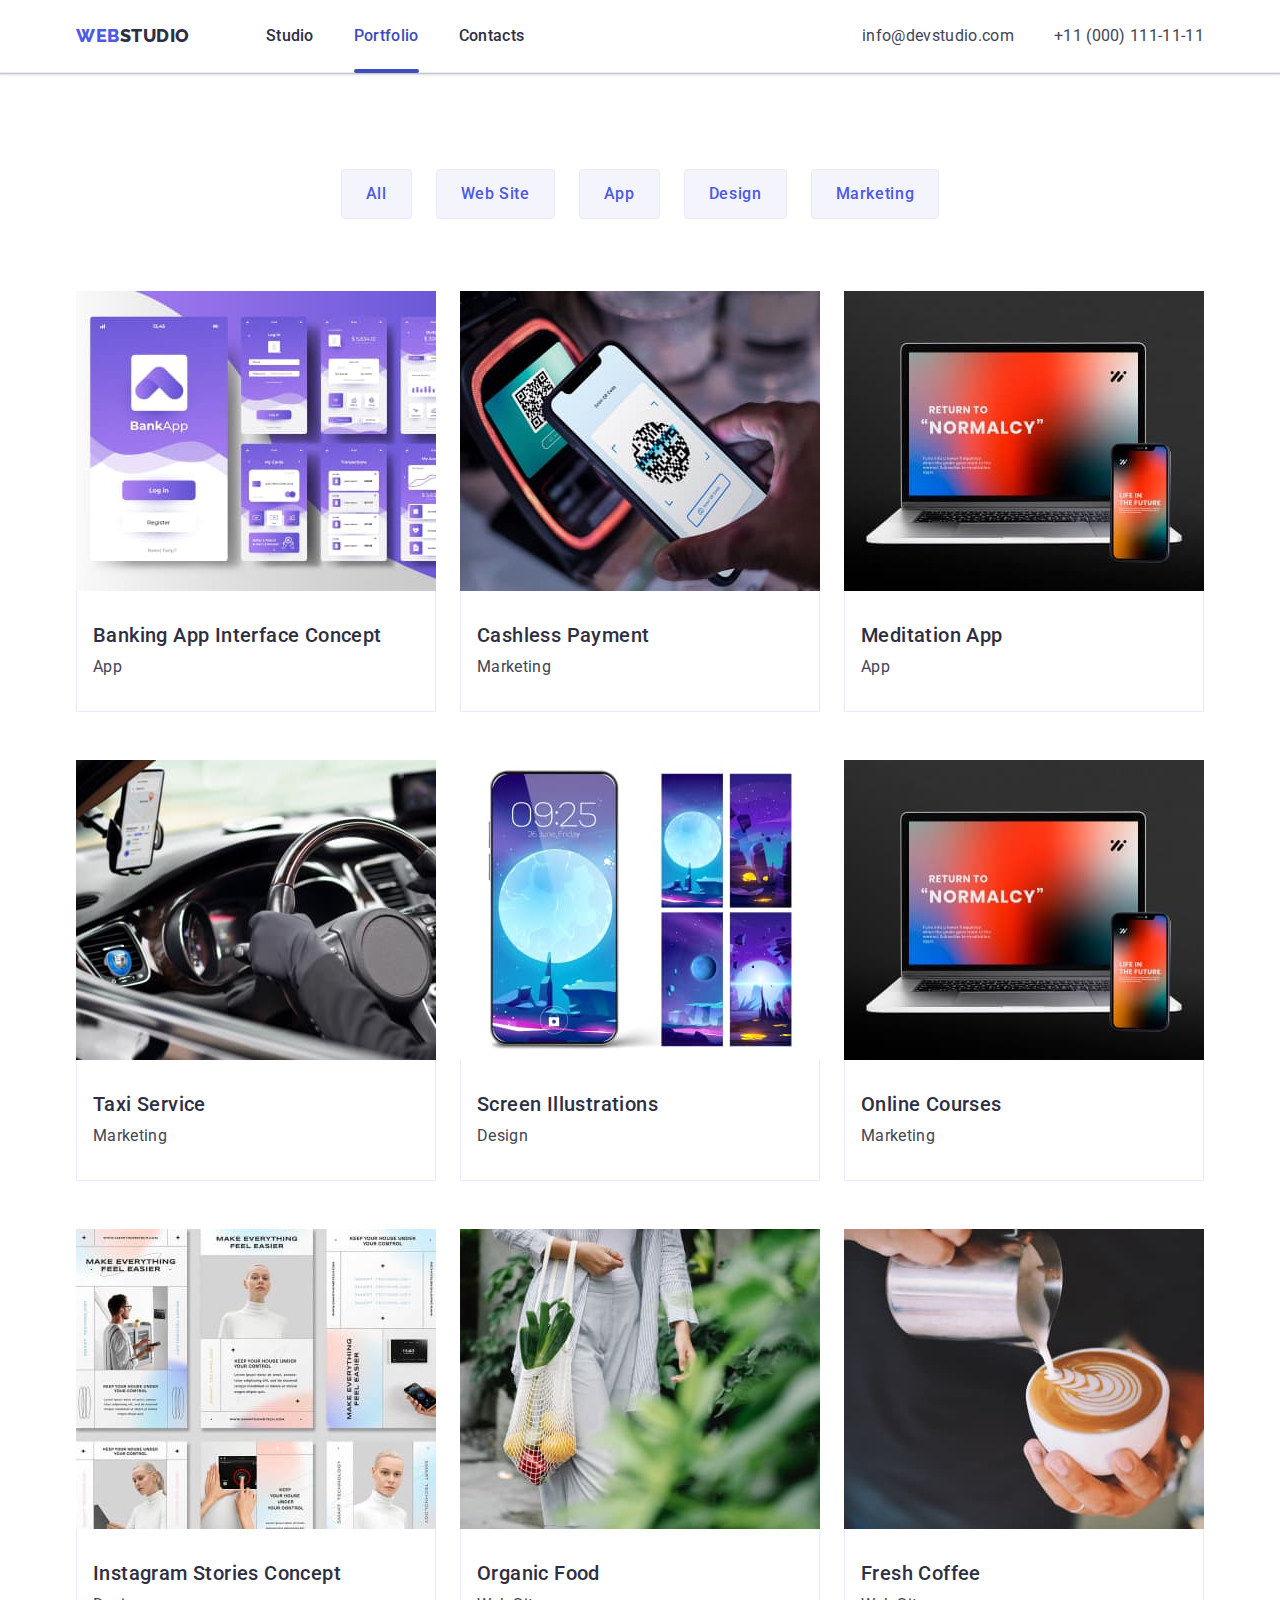
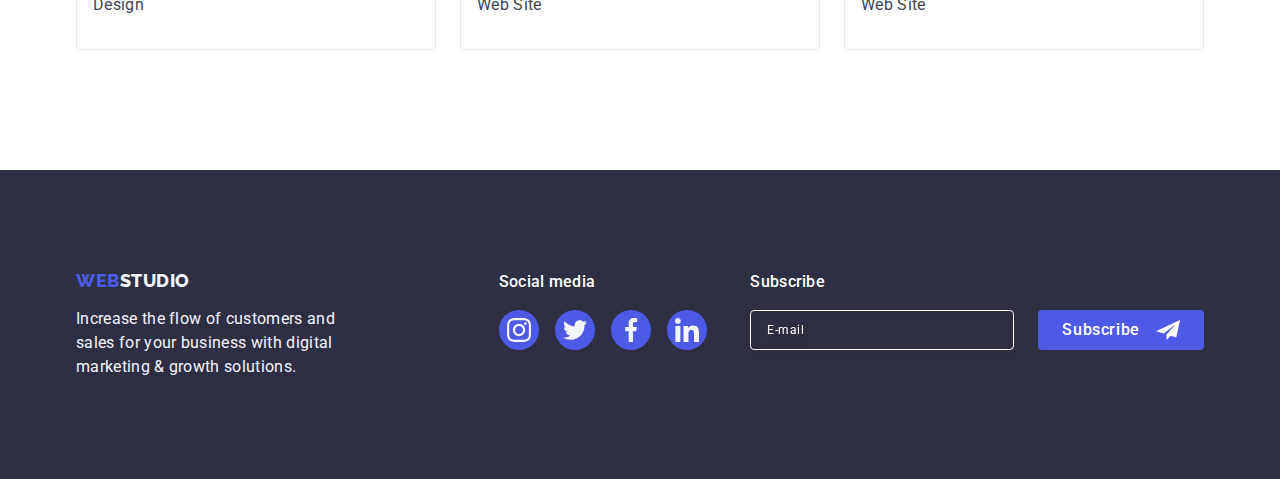
==== commit 2f572b43: "updated" ====
--- a/portfolio.html
+++ b/portfolio.html
@@ -283,6 +283,7 @@
     </main>
 
     <!-- FOOTER -->
+  
     <footer class="footer">
       <div class="container footer-section">
         <div class="footer-logo-container">
@@ -339,24 +340,26 @@
           </ul>
         </div>
 
-        <div class="footer-form-container">
+       <div class="footer-form-container">
         <p class="footer-form-title">Subscribe</p>
         <form  class="footer-form">
           <label class="footer-form-label">
             <input type="email" 
-            name="user_email" 
+            name="user-email" 
             class="footer-form-input"
             required
             placeholder="E-mail">
+          </label>
             <button type="submit" class="footer-form-submit">Subscribe
               <svg class="footer-form-btn-icon" width="24" height="24">
                 <use href="./images/icons.svg#icon-footer-form-btn">
                 </use>
               </svg>
             </button>
-          </label>
+          
         </form>
        </div>
+        
       </div>
     </footer>
   </body>
--- a/css/styles.css
+++ b/css/styles.css
@@ -474,7 +474,7 @@
   margin-bottom: 16px;
   font-weight: 500;
   font-size: 16px;
-  line-height: 1,5;
+  line-height: 24px;
   letter-spacing: 0.02em;
   color: #FFFFFF;
 }
@@ -503,7 +503,7 @@
   display: flex;
   justify-content: center;
   align-items: center;
-  gap: 16px;
+  
  min-width: 165px; 
  height: 40px;
  padding: 8px 24px;
@@ -512,20 +512,15 @@
  border-radius: 4px;
 font-weight: 500;
 font-size: 16px;
-line-height: 1,5;
+line-height: 24px;
 letter-spacing: 0.04em;
 color: #FFFFFF;
-
-transition: background-color var(--transition-duration-and-func);
-}
-
-.footer-form-submit:hover,
-.footer-form-submit:focus {
-  background-color: var(--accent-color);
-}
+}
+
+
 
 .footer-form-btn-icon {
- 
+  margin-left: 16px;
   fill: #FFFFFF;
 }
 
@@ -703,46 +698,47 @@
 
 /* MODAL FORM */
 
+/* + */
+.modal-form-title {
+  text-align: center; 
+  margin-bottom: 16px;
+font-weight: 500;
+font-size: 16px;
+line-height: 24px;
+letter-spacing: 0.02em;
+color: var( --background-color);
+}
+
 .modal-form {
 display: flex;
 flex-direction: column;
 
 }
-.modal-form-title {
-  margin-left: auto;
-  margin-right: auto;
-  margin-bottom: 16px;
-font-weight: 500;
-font-size: 16px;
-line-height: 1,5;
-letter-spacing: 0.02em;
-color: var( --background-color);
-}
-
+
+/* + */
 .modal-form-name-wrapper {
   margin-bottom: 8px;
 }
-
+/* + */
 .modal-form-field {
 display: block;
 margin-bottom: 4px;
 font-weight: 400;
 font-size: 12px;
-line-height: 1,17;
+line-height:1,17; 
 letter-spacing: 0.04em;
 color: #8E8F99;
 }
 
-
+/* + */
 .modal-form-input-wrapper {
-  display: block;
   position: relative;
 }
-
+/* + */
 .modal-form-input {
   width: 100%;
   height: 40px;
-  border: 1px solid rgba(46, 47, 66, 0.4);
+  border: 1px solid rgba(46, 47, 66, 0.2); 
   border-radius: 4px;
   background-color: transparent;
   padding-left: 38px;
@@ -750,36 +746,37 @@
   outline: transparent;
   transition: border-color var(--transition-duration-and-func);
 }
-
+/* + */
 .modal-form-input:focus {
-border: 1px solid #4D5AE5;
-}
-
+border-color: #4D5AE5;
+}
+
+/* + */
 .modal-form-input-icon {
   position: absolute;
   fill: #2E2F42;
   top:50%;
   left:16px;
-  transform: translate(0, -50%);
+  transform: translateY(-50%); 
   transition: fill var(--transition-duration-and-func);
 
 }
-
+/* + */
 .modal-form-input:focus + .modal-form-input-icon {
-  fill: #4D5AE5;;
-}
-
+  fill: #4D5AE5;
+}
+/* + */
 .modal-form-comment-wrapper {
   margin-bottom: 16px;
 }
-
+/* + */
 .modal-form-comment {
   resize: none;
   width: 100%;
   height: 120px;
   padding: 8px 16px;
   font-size: 12px;
-  line-height: 1.17;
+  line-height: 14px;
   letter-spacing: 0.04em;
   color: rgba(46, 47, 66, 0.4);
   border: 1px solid rgba(46, 47, 66, 0.4);
@@ -789,49 +786,43 @@
   transition: border-color var(--transition-duration-and-func);
 }
 
+/* + */
 .modal-form-comment:focus {
-  border-color: 1px solid #4D5AE5;
-}
-
+  border: 1px solid #4D5AE5;
+}
+/* + */
 .modal-form-comment::placeholder {
   color: rgba(46, 47, 66, 0.4);
 }
 
-
+/* + */
 .modal-form-checkbox-cont {
   margin-bottom: 24px; 
 }
 
 
-.modal-form-check {
-  appearance: none;
-  position: absolute;
-  
-}
-
+
+/* + */
 .modal-form-check-desc {
-font-weight: 400;
 font-size: 12px;
-line-height: 1,17;
+line-height: 14px;
 letter-spacing: 0.04em;
 color: #8E8F99;
-
-}
-
-
-.modal-form-check:checked.checkbox-icon-wrapper {
-  background: #404BBF;
+}
+
+/* + */
+.modal-form-check:checked + .modal-form-check-desc .checkbox-icon-wrapper {
+  background-color: #404BBF;
   border: none;
   fill: #ffffff;
   border-color: #404bbf; 
 
-
-}
-
+}
+/* + */
 .checkbox-link {
   color: #4d5ae5;
 }
-
+/* + */
 .checkbox-icon-wrapper {
   display: inline-flex;
   align-items: center;
@@ -843,37 +834,38 @@
   border-radius: 2px; 
 }
 
-/* .modal-form-own-checkbox { */
+
+/* .modal-form-own-checkbox { 
 fill: #F4F4FD;
 border: 1px solid rgba(46, 47, 66, 0.4);
 border-radius: 2px;
 padding-top: 4px 3px;
 cursor: pointer;
 margin-right: 8px;
-/* } */
-
-/* .modal-form-check:focus + .modal-form-own-checkbox { */
-  outline: 2px solid #404BBF;
-/* } */
-
- /* .modal-form-checkmark-icon { */
-  opacity: 0;
-/* } */
+}  */
+
+
+
+/* .modal-form-check:focus + .modal-form-own-checkbox { 
+  outline: 2px solid #404BBF; } */
 
 .modal-form-submit {
-  display: block;
   min-width: 169px;
   height: 56px;
+  display: block;
+  margin: auto;
+  color: #FFFFFF;
+  font-weight: 500;
+  font-size: 16px;
+  line-height: 24px;
+  letter-spacing: 0.04em;
+  
   padding: 16px 32px;
   background: #4D5AE5;
   box-shadow: 0px 4px 4px rgba(0, 0, 0, 0.15);
   border-radius:  4px;
   border: none;
-  color: #FFFFFF;
-  font-weight: 500;
-  font-size: 16px;
-  line-height: 1,5;
-  letter-spacing: 0.04em;
+
 
   transition: background-color var(--transition-duration-and-func);
   
@@ -884,3 +876,10 @@
   background-color: var(--accent-color);
 }
 /* MODAL FORM */
+
+
+/* .modal-form-check {
+  appearance: none;
+  position: absolute;
+  
+} */